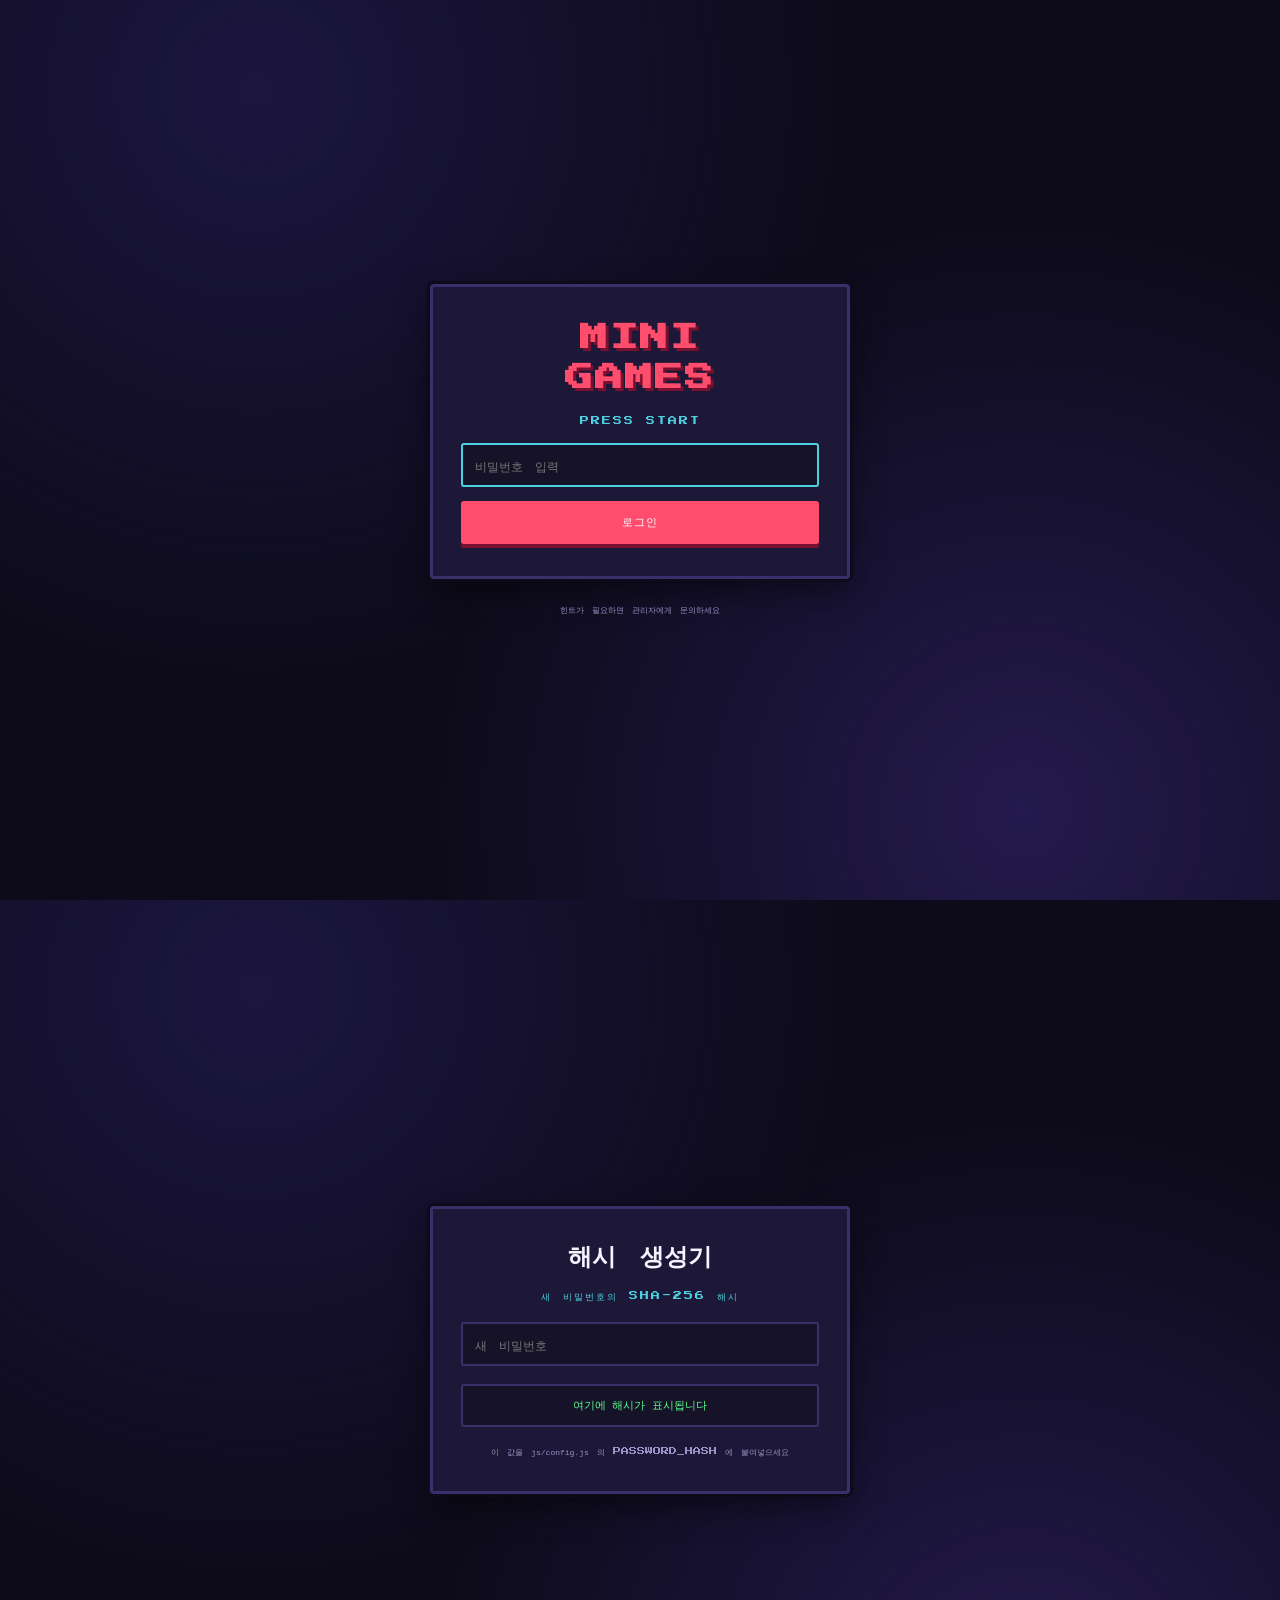
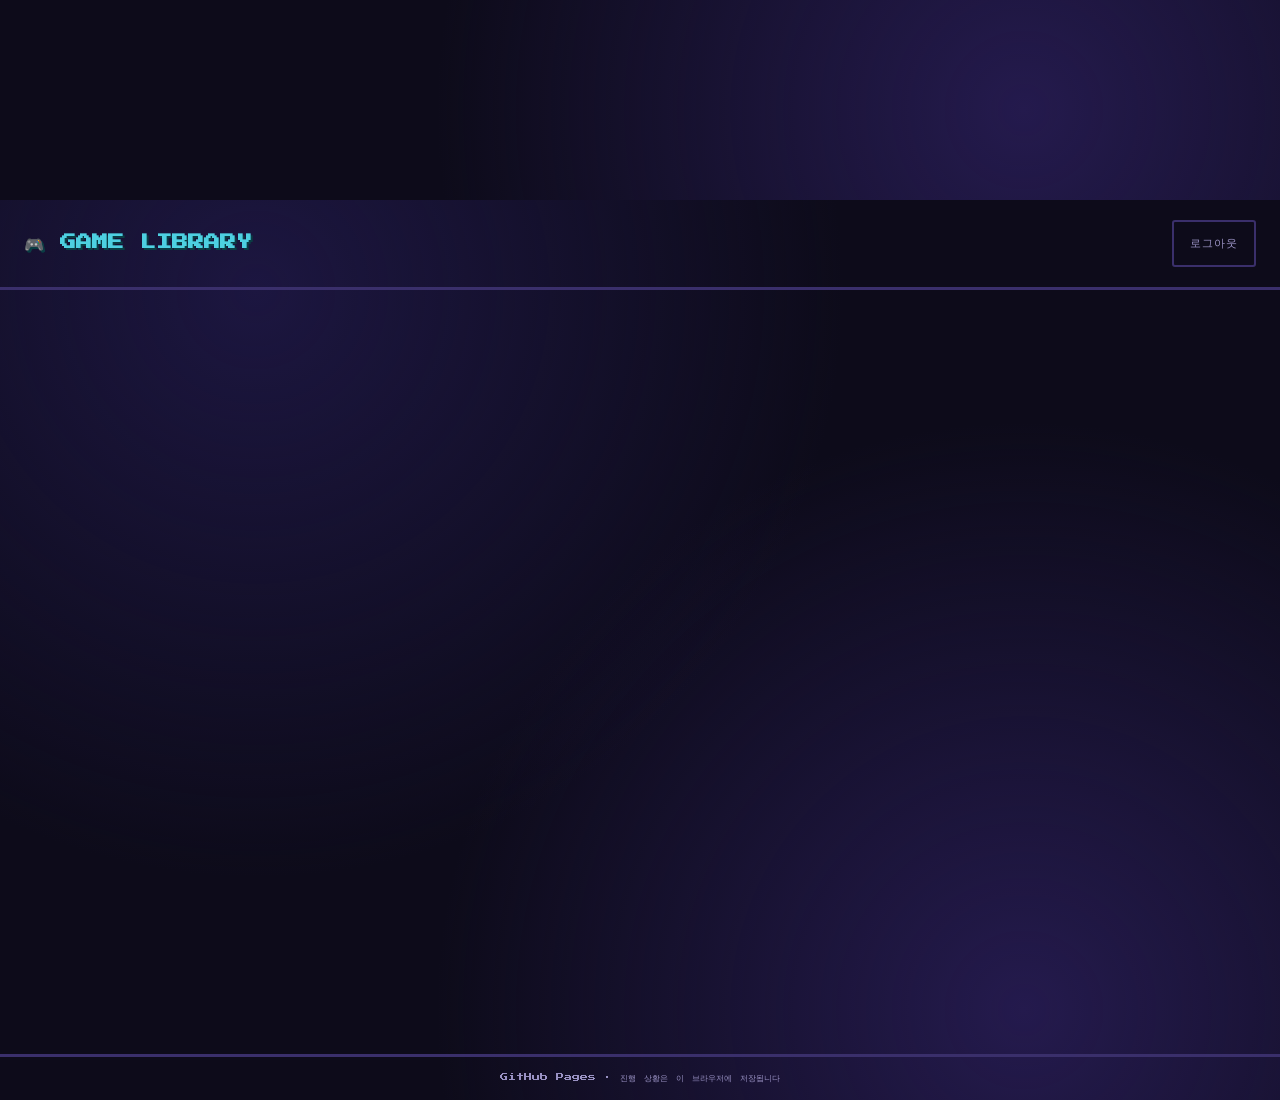
==== games/gate-rush/index.html @ 5b332c3c "refactor: 게임 리브랜딩 (Last War → Gate Rush) 상표(Last War) 연관성을 제거하기 위해 이름·브랜딩을 독자적으로 변경. 게임 메커니즘(게이트 러너)" ====
<!DOCTYPE html>
<html lang="ko">
<head>
  <meta charset="UTF-8" />
  <meta name="viewport" content="width=device-width, initial-scale=1.0, maximum-scale=1.0, user-scalable=no" />
  <title>Gate Rush</title>
  <link rel="preconnect" href="https://fonts.googleapis.com" />
  <link rel="preconnect" href="https://fonts.gstatic.com" crossorigin />
  <link href="https://fonts.googleapis.com/css2?family=Press+Start+2P&display=swap" rel="stylesheet" />
  <link rel="stylesheet" href="./style.css" />
</head>
<body>
  <div id="stage" class="stage">
    <!-- 상단 HUD -->
    <header id="hud" class="hud" hidden>
      <button id="btn-menu" class="hud-btn" title="나가기">⮜</button>
      <div class="hud-center">
        <div id="hud-stage" class="hud-stage">STAGE</div>
        <div id="hud-army" class="hud-army">🏃 0</div>
      </div>
      <div class="hud-right">
        <button id="btn-save" class="hud-btn" title="저장">💾</button>
        <button id="btn-pause" class="hud-btn" title="일시정지">⏸</button>
      </div>
    </header>

    <!-- 게임 캔버스 -->
    <canvas id="game-canvas" width="400" height="700"></canvas>

    <!-- 스테이지 선택 -->
    <div id="screen-select" class="overlay">
      <div class="panel">
        <h1 class="title">GATE RUSH</h1>
        <p class="tagline">게이트를 골라 유닛을 불려라</p>
        <div id="continue-row"></div>
        <h2 class="section">스테이지</h2>
        <div id="stage-list" class="stage-list"></div>
        <a href="../../index.html" class="link-back">⮜ 라이브러리로</a>
      </div>
    </div>

    <!-- 일시정지 -->
    <div id="screen-pause" class="overlay" hidden>
      <div class="panel">
        <h1 class="title">일시정지</h1>
        <button id="btn-resume" class="game-btn primary">계속하기</button>
        <button id="btn-save2" class="game-btn">현재 상황 저장</button>
        <button id="btn-quit" class="game-btn ghost">스테이지 선택으로</button>
      </div>
    </div>

    <!-- 결과 -->
    <div id="screen-result" class="overlay" hidden>
      <div class="panel">
        <h1 id="result-title" class="title">CLEAR</h1>
        <p id="result-sub" class="tagline"></p>
        <button id="btn-next" class="game-btn primary">다음 스테이지</button>
        <button id="btn-retry" class="game-btn">다시 도전</button>
        <button id="btn-tomenu" class="game-btn ghost">스테이지 선택</button>
      </div>
    </div>

    <!-- 토스트 -->
    <div id="toast" class="toast" hidden></div>

    <!-- 조작 안내 -->
    <div id="hint-controls" class="controls-hint" hidden>
      드래그 / 좌우키로 이동
    </div>
  </div>

  <script type="module" src="./game.js"></script>
</body>
</html>
---- games/gate-rush/style.css ----
:root {
  --bg: #0d0b1a;
  --panel: #1e1838;
  --border: #3a2f6b;
  --accent: #ff4d6d;
  --accent-2: #4dd0e1;
  --good: #5cff8f;
  --text: #f5f3ff;
  --muted: #9a92c4;
  --pixel-font: "Press Start 2P", "Courier New", monospace;
}

* {
  box-sizing: border-box;
  margin: 0;
  padding: 0;
  -webkit-tap-highlight-color: transparent;
}

html,
body {
  height: 100%;
  overflow: hidden;
  background: #000;
  font-family: var(--pixel-font);
  color: var(--text);
  -webkit-font-smoothing: none;
}

.stage {
  position: relative;
  height: 100vh;
  width: 100vw;
  display: flex;
  align-items: center;
  justify-content: center;
  background:
    radial-gradient(circle at 50% 0%, #1c1640 0%, transparent 60%),
    var(--bg);
  touch-action: none;
}

#game-canvas {
  height: 100vh;
  max-width: 100vw;
  image-rendering: pixelated;
  background: #120f24;
  display: block;
}

/* ---------- HUD ---------- */
.hud {
  position: absolute;
  top: 0;
  left: 0;
  right: 0;
  z-index: 5;
  display: flex;
  align-items: center;
  justify-content: space-between;
  padding: 10px 12px;
  gap: 8px;
  background: linear-gradient(180deg, rgba(13, 11, 26, 0.95), transparent);
  pointer-events: none;
}

.hud-center {
  text-align: center;
  pointer-events: none;
}

.hud-stage {
  font-size: 8px;
  color: var(--accent-2);
  letter-spacing: 1px;
}

.hud-army {
  font-size: 16px;
  color: var(--good);
  margin-top: 6px;
  text-shadow: 2px 2px 0 #093d20;
}

.hud-right {
  display: flex;
  gap: 8px;
}

.hud-btn {
  pointer-events: auto;
  font-family: var(--pixel-font);
  font-size: 14px;
  width: 40px;
  height: 40px;
  background: var(--panel);
  border: 2px solid var(--border);
  border-radius: 4px;
  color: var(--text);
  cursor: pointer;
}

.hud-btn:active {
  transform: translateY(2px);
}

/* ---------- 오버레이 / 패널 ---------- */
.overlay {
  position: absolute;
  inset: 0;
  z-index: 10;
  display: flex;
  align-items: center;
  justify-content: center;
  padding: 20px;
  background: rgba(8, 6, 18, 0.82);
}

.panel {
  background: var(--panel);
  border: 3px solid var(--border);
  border-radius: 6px;
  box-shadow: 0 0 0 3px var(--bg), 0 14px 40px rgba(0, 0, 0, 0.6);
  padding: 26px 22px;
  width: min(380px, 92vw);
  max-height: 90vh;
  overflow-y: auto;
  text-align: center;
  display: flex;
  flex-direction: column;
  gap: 14px;
}

.title {
  font-size: 22px;
  color: var(--accent);
  text-shadow: 3px 3px 0 #7a1030;
  letter-spacing: 2px;
}

.tagline {
  font-size: 8px;
  color: var(--muted);
  line-height: 1.7;
}

.section {
  font-size: 9px;
  color: var(--accent-2);
  margin-top: 8px;
  letter-spacing: 1px;
}

.stage-list {
  display: grid;
  grid-template-columns: repeat(3, 1fr);
  gap: 10px;
}

.stage-cell {
  aspect-ratio: 1;
  border: 2px solid var(--border);
  border-radius: 4px;
  background: #161229;
  color: var(--text);
  font-family: var(--pixel-font);
  font-size: 14px;
  cursor: pointer;
  display: flex;
  flex-direction: column;
  align-items: center;
  justify-content: center;
  gap: 4px;
}

.stage-cell .best {
  font-size: 6px;
  color: var(--good);
}

.stage-cell:hover:not(.locked) {
  border-color: var(--accent);
}

.stage-cell.locked {
  opacity: 0.4;
  cursor: not-allowed;
}

.stage-cell.endless {
  grid-column: 1 / -1;
  aspect-ratio: auto;
  padding: 12px;
  font-size: 11px;
  color: var(--accent-2);
}

.game-btn {
  font-family: var(--pixel-font);
  font-size: 11px;
  padding: 14px;
  border: none;
  border-radius: 4px;
  cursor: pointer;
  background: #2a2150;
  color: var(--text);
  letter-spacing: 1px;
}

.game-btn:active {
  transform: translateY(2px);
}

.game-btn.primary {
  background: var(--accent);
  color: #fff;
  box-shadow: 0 4px 0 #7a1030;
}

.game-btn.ghost {
  background: transparent;
  border: 2px solid var(--border);
  color: var(--muted);
}

.continue-card {
  border: 2px solid var(--good);
  border-radius: 4px;
  padding: 12px;
  background: #11251a;
  cursor: pointer;
  display: flex;
  flex-direction: column;
  gap: 6px;
}

.continue-card .ct-title {
  font-size: 10px;
  color: var(--good);
}

.continue-card .ct-sub {
  font-size: 7px;
  color: var(--muted);
  font-family: "Courier New", monospace;
}

.link-back {
  font-size: 8px;
  color: var(--muted);
  text-decoration: none;
  margin-top: 6px;
}

.link-back:hover {
  color: var(--accent-2);
}

/* ---------- 토스트 ---------- */
.toast {
  position: absolute;
  bottom: 80px;
  left: 50%;
  transform: translateX(-50%);
  z-index: 20;
  background: var(--panel);
  border: 2px solid var(--good);
  border-radius: 4px;
  padding: 12px 18px;
  font-size: 9px;
  color: var(--good);
  white-space: nowrap;
}

.controls-hint {
  position: absolute;
  bottom: 24px;
  left: 50%;
  transform: translateX(-50%);
  z-index: 4;
  font-size: 8px;
  color: var(--muted);
  background: rgba(13, 11, 26, 0.6);
  padding: 8px 14px;
  border-radius: 20px;
  pointer-events: none;
}
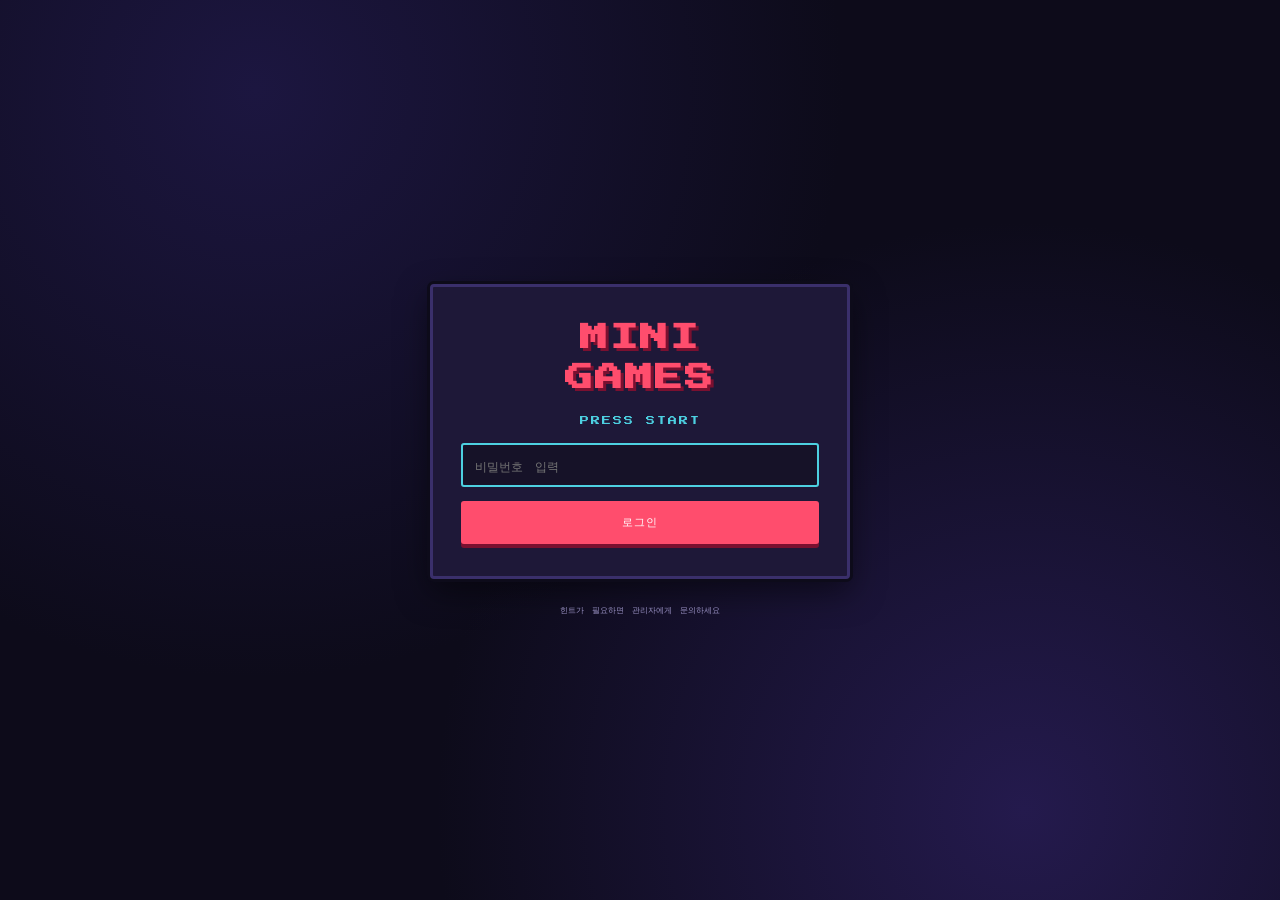
==== commit 548f7196: "fix(lane-force): 관통 제거·병사별 개별 발사 + 인게임 설명/README 정리 - 총알 관통 제거: 한 발이 한 대상만 타격 후 소멸. - 일제사격 → 병사 1명당 " ====
--- a/games/gate-rush/index.html
+++ b/games/gate-rush/index.html
@@ -31,7 +31,11 @@
     <div id="screen-select" class="overlay">
       <div class="panel">
         <h1 class="title">GATE RUSH</h1>
-        <p class="tagline">게이트를 골라 유닛을 불려라</p>
+        <p class="tagline">
+          좌우 드래그 / ← → 키로 이동<br />
+          갈림길 게이트에서 더 좋은 연산(×2 · +10 등)을 골라<br />
+          병력을 키우고, 적·장애물을 지나 보스를 돌파하면 클리어!
+        </p>
         <div id="continue-row"></div>
         <h2 class="section">스테이지</h2>
         <div id="stage-list" class="stage-list"></div>
@@ -69,6 +73,9 @@
     </div>
   </div>
 
-  <script type="module" src="./game.js"></script>
+  <!-- ES 모듈 미사용: file:// 에서도 동작하도록 일반 스크립트를 순서대로 로드 -->
+  <script src="../../js/storage.js"></script>
+  <script src="./stages.js"></script>
+  <script src="./game.js"></script>
 </body>
 </html>
--- a/games/gate-rush/style.css
+++ b/games/gate-rush/style.css
@@ -17,6 +17,11 @@
   -webkit-tap-highlight-color: transparent;
 }
 
+/* HTML hidden 속성이 항상 우선하도록 (작성자 display 규칙에 밀리는 문제 방지) */
+[hidden] {
+  display: none !important;
+}
+
 html,
 body {
   height: 100%;
